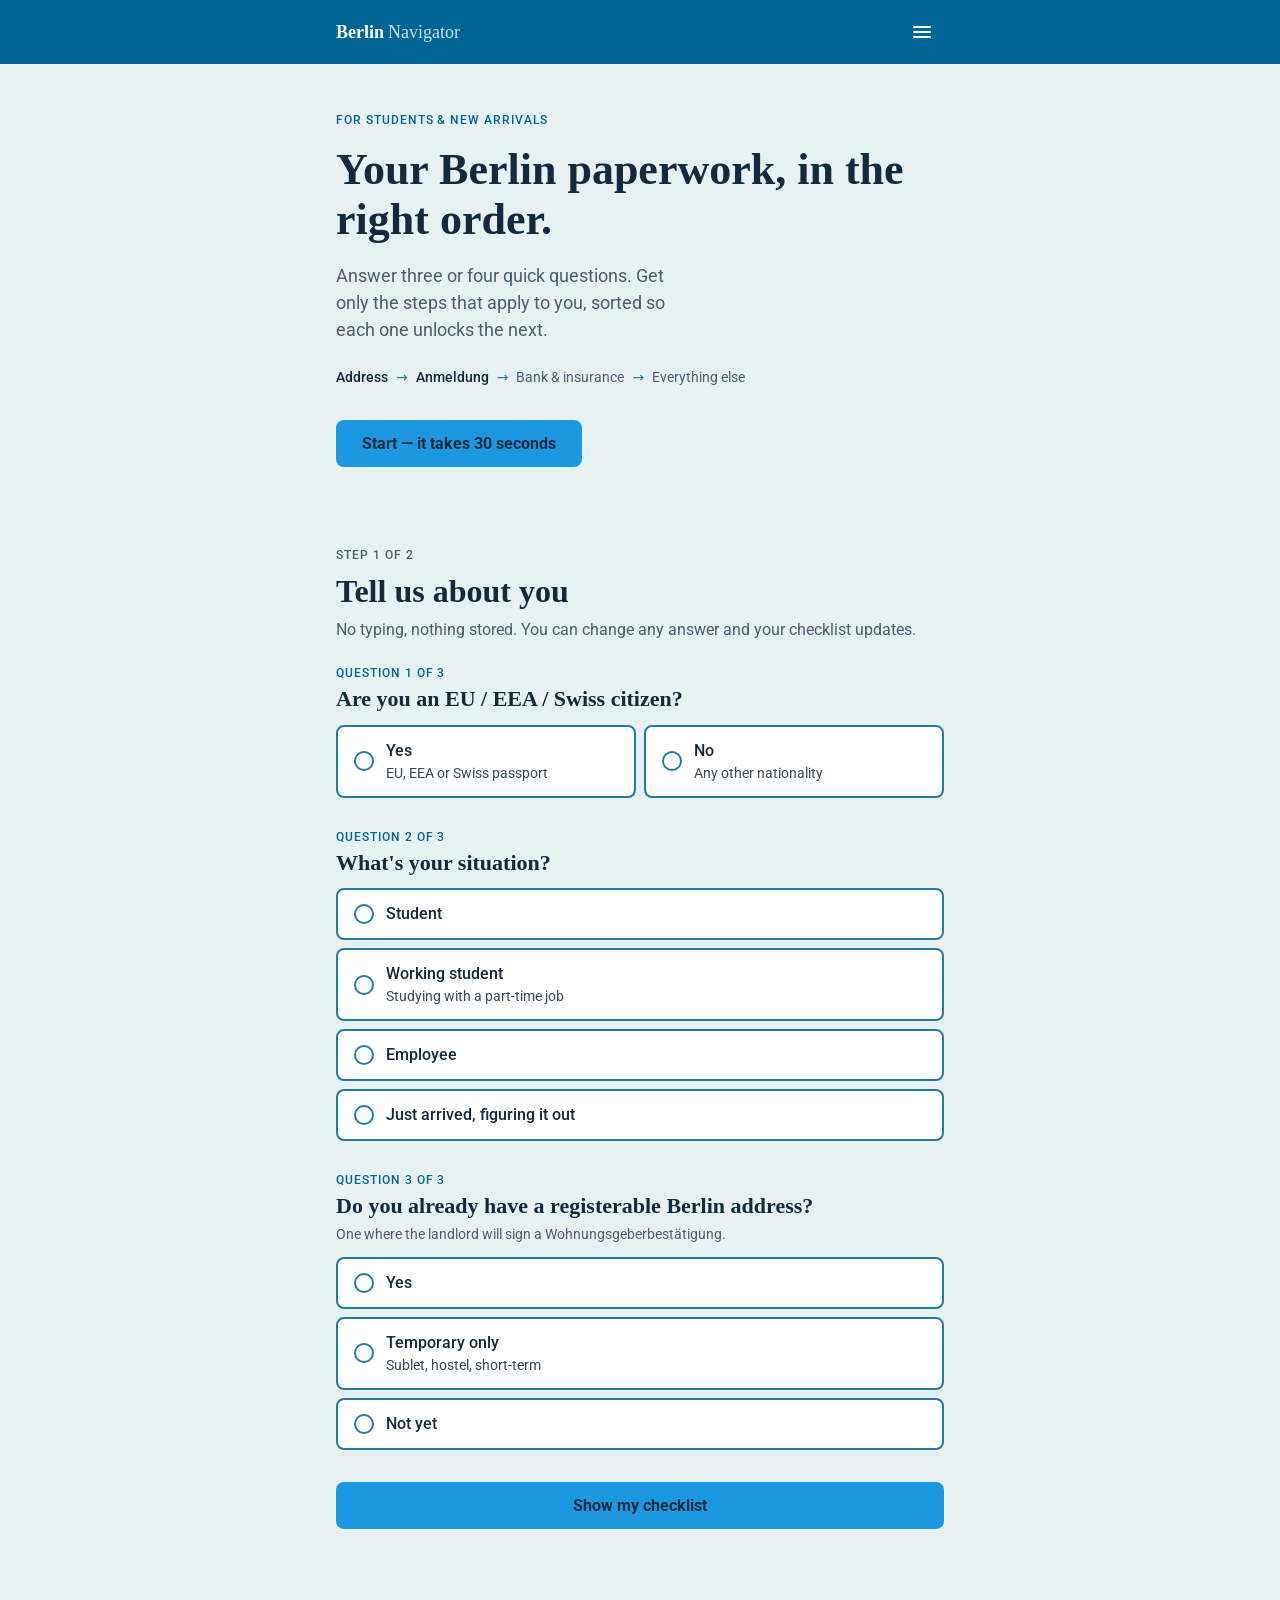
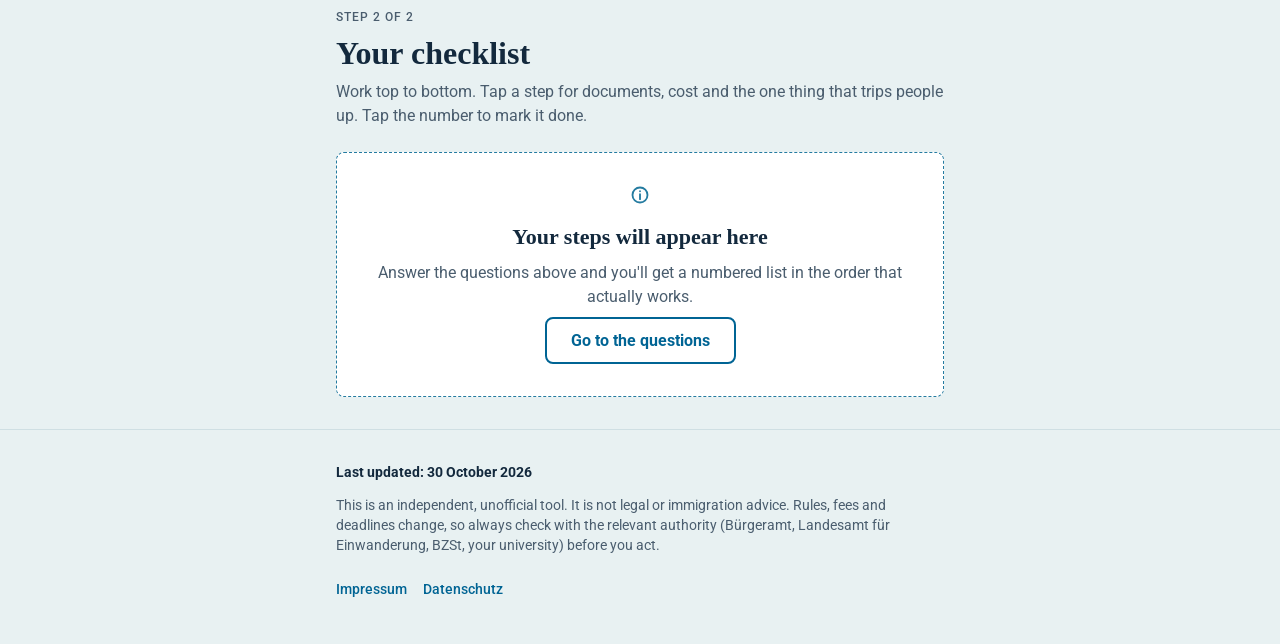
==== index.html @ e68a69d2 "Add files via upload" ====
<!doctype html>
<html lang="en">
<head>
<meta charset="utf-8">
<meta name="viewport" content="width=device-width, initial-scale=1">
<title>Berlin Bureaucracy Navigator</title>
<meta name="description" content="Your Berlin paperwork, in the right order. A personalised, dependency-ordered checklist for new arrivals.">
<link rel="preconnect" href="https://fonts.googleapis.com">
<link rel="preconnect" href="https://fonts.gstatic.com" crossorigin>
<link href="https://fonts.googleapis.com/css2?family=Roboto:wght@400;500;700&display=swap" rel="stylesheet">

<style>
/* =========================================================
   1. DESIGN TOKENS — the only place hex values may appear
   ========================================================= */
:root {
  /* Brand blues */
  --ink:        #13293D;
  --primary:    #006494;
  --secondary:  #247BA0;
  --accent:     #1B98E0;
  --surface:    #E8F1F2;
  --card:       #FFFFFF;

  /* Derived neutrals */
  --ink-muted:      #4A5D6E;   /* 5.9:1 on --surface */
  --hairline:       #CFDFE3;
  --secondary-tint: #E3EFF5;
  --accent-tint:    #E6F4FC;
  --scrim:          rgba(19, 41, 61, 0.55);

  /* Status — muted, outside the brand blues */
  --warning:      #C77700;
  --warning-ink:  #8A5300;     /* text on --warning-tint, 5.5:1 */
  --warning-tint: #FBEFD9;
  --success:      #2E7D5B;
  --success-tint: #E3F2EA;
  --error:        #C0392B;
  --error-tint:   #FBE9E7;

  /* Type families */
  --font-display: Georgia, 'Times New Roman', serif;
  --font-body:    Roboto, system-ui, -apple-system, 'Segoe UI', sans-serif;

  /* Type scale (mobile) */
  --fs-display: 32px;  --fw-display: 700;  --lh-display: 1.15;
  --fs-h1:      26px;  --fw-h1:      700;  --lh-h1:      1.2;
  --fs-h2:      20px;  --fw-h2:      600;  --lh-h2:      1.25;
  --fs-body:    16px;  --fw-body:    400;  --lh-body:    1.5;
  --fs-small:   14px;  --fw-small:   400;  --lh-small:   1.45;
  --fs-label:   12px;  --fw-label:   500;  --lh-label:   1.4;

  /* Spacing (multiples of 4) */
  --space-1: 4px;
  --space-2: 8px;
  --space-3: 12px;
  --space-4: 16px;
  --space-6: 24px;
  --space-8: 32px;
  --space-12: 48px;

  /* Shape & layout */
  --radius: 8px;
  --radius-pill: 999px;
  --tap: 44px;
  --container: 640px;
  --header-h: 56px;
  --focus-ring: 2px solid var(--accent);
  --rail-w: 2px;
  --marker: 44px;
  --dur: 200ms;
}

@media (min-width: 768px) {
  :root {
    --fs-display: 44px;
    --fs-h1:      32px;
    --fs-h2:      22px;
    --header-h:   64px;
  }
}

/* =========================================================
   2. BASE
   ========================================================= */
*, *::before, *::after { box-sizing: border-box; }
html { scroll-behavior: smooth; scroll-padding-top: calc(var(--header-h) + var(--space-4)); }
body {
  margin: 0;
  background: var(--surface);
  color: var(--ink);
  font-family: var(--font-body);
  font-size: var(--fs-body);
  font-weight: var(--fw-body);
  line-height: var(--lh-body);
  -webkit-font-smoothing: antialiased;
}
h1, h2, h3 { font-family: var(--font-display); color: var(--ink); margin: 0; }
p { margin: 0; }
a { color: var(--secondary); text-underline-offset: 3px; text-decoration: none; }
a:hover, a:focus-visible { text-decoration: underline; }
:focus-visible { outline: var(--focus-ring); outline-offset: 2px; }
button { font: inherit; color: inherit; }
[hidden] { display: none !important; }

.container {
  width: 100%;
  max-width: var(--container);
  margin-inline: auto;
  padding-inline: var(--space-4);
}
.visually-hidden {
  position: absolute !important; width: 1px; height: 1px; padding: 0; margin: -1px;
  overflow: hidden; clip: rect(0 0 0 0); white-space: nowrap; border: 0;
}
.skip-link {
  position: absolute; left: var(--space-4); top: -100px; z-index: 100;
  background: var(--card); color: var(--ink); padding: var(--space-2) var(--space-4);
  border-radius: var(--radius);
}
.skip-link:focus { top: var(--space-2); }

.eyebrow {
  font-size: var(--fs-label); font-weight: var(--fw-label); line-height: var(--lh-label);
  letter-spacing: 0.08em; text-transform: uppercase; color: var(--primary);
}
.section { padding-block: var(--space-12) var(--space-8); }
.section-head { display: grid; gap: var(--space-2); margin-bottom: var(--space-6); }
.section-head h2 { font-size: var(--fs-h1); font-weight: var(--fw-h1); line-height: var(--lh-h1); }
.section-head p { color: var(--ink-muted); }

/* =========================================================
   3. COMPONENTS
   ========================================================= */

/* Buttons */
.btn {
  display: inline-flex; align-items: center; justify-content: center; gap: var(--space-2);
  min-height: var(--tap); padding: var(--space-3) var(--space-6);
  border-radius: var(--radius); border: 2px solid transparent;
  font-weight: 700; font-size: var(--fs-body); line-height: 1.2;
  cursor: pointer; text-decoration: none;
  transition: background-color var(--dur), border-color var(--dur), transform var(--dur);
}
.btn:hover, .btn:focus-visible { text-decoration: none; }
.btn-primary { background: var(--accent); color: var(--ink); }
.btn-primary:hover { background: var(--primary); color: var(--card); }
.btn-primary:active { transform: translateY(1px); }
.btn-secondary { background: var(--card); color: var(--primary); border-color: var(--primary); }
.btn-secondary:hover { background: var(--secondary-tint); }
.btn-block { width: 100%; }

/* Header */
.site-header {
  position: sticky; top: 0; z-index: 20;
  background: var(--primary); color: var(--card);
  height: var(--header-h);
}
.site-header .container {
  height: 100%; display: flex; align-items: center; justify-content: space-between; gap: var(--space-4);
}
.brand {
  font-family: var(--font-display); font-weight: 700; font-size: 18px; color: var(--card);
  display: inline-flex; align-items: center; min-height: var(--tap);
}
.brand:hover, .brand:focus-visible { text-decoration: none; }
.brand span { opacity: 0.8; font-weight: 400; margin-left: var(--space-1); }
.menu-btn {
  width: var(--tap); height: var(--tap); display: grid; place-items: center;
  background: transparent; border: 0; border-radius: var(--radius); color: var(--card); cursor: pointer;
}
.menu-btn:hover { background: rgba(255,255,255,0.12); }
.menu-btn:focus-visible { outline-color: var(--card); }

/* Menu panel */
.scrim {
  position: fixed; inset: 0; z-index: 30; background: var(--scrim);
  opacity: 0; transition: opacity var(--dur);
}
.scrim.is-open { opacity: 1; }
.menu-panel {
  position: fixed; top: 0; right: 0; bottom: 0; z-index: 40;
  width: min(320px, 86vw); background: var(--card);
  padding: var(--space-4); display: flex; flex-direction: column; gap: var(--space-2);
  transform: translateX(100%); transition: transform var(--dur) ease-out;
}
.menu-panel.is-open { transform: translateX(0); }
.menu-panel-head { display: flex; justify-content: space-between; align-items: center; margin-bottom: var(--space-2); }
.menu-panel-head .brand { color: var(--ink); }
.menu-panel .menu-btn { color: var(--ink); }
.menu-panel .menu-btn:hover { background: var(--surface); }
.menu-panel .menu-btn:focus-visible { outline-color: var(--accent); }
.menu-list { list-style: none; margin: 0; padding: 0; display: grid; gap: var(--space-1); }
.menu-list a {
  display: flex; align-items: center; min-height: var(--tap); padding-inline: var(--space-3);
  border-radius: var(--radius); color: var(--ink); font-weight: 500;
}
.menu-list a:hover, .menu-list a:focus-visible { background: var(--surface); text-decoration: none; }
.menu-divider { border: 0; border-top: 1px solid var(--hairline); margin: var(--space-2) 0; }
.menu-note { margin-top: auto; font-size: var(--fs-label); color: var(--ink-muted); padding: var(--space-3); }

/* Hero */
.hero { padding-block: var(--space-12) var(--space-8); }
.hero .container { display: grid; gap: var(--space-4); }
.hero h1 { font-size: var(--fs-display); font-weight: var(--fw-display); line-height: var(--lh-display); }
.hero-lede { font-size: 18px; color: var(--ink-muted); max-width: 34ch; }
.hero-path {
  list-style: none; padding: 0; margin: var(--space-2) 0 var(--space-4);
  display: flex; flex-wrap: wrap; gap: var(--space-2); align-items: center;
  font-size: var(--fs-small); color: var(--ink-muted);
}
.hero-path li { display: inline-flex; align-items: center; gap: var(--space-2); }
.hero-path li + li::before { content: "→"; color: var(--secondary); }
.hero-path b { color: var(--ink); font-weight: 500; }

/* Questionnaire */
.question {
  border: 0; padding: 0; margin: 0 0 var(--space-8);
}
.question legend {
  padding: 0; margin-bottom: var(--space-3);
  font-family: var(--font-display); font-size: var(--fs-h2); font-weight: var(--fw-h2); line-height: var(--lh-h2);
}
.question legend .q-num {
  display: block; font-family: var(--font-body);
  font-size: var(--fs-label); font-weight: var(--fw-label); letter-spacing: 0.08em; text-transform: uppercase;
  color: var(--primary); margin-bottom: var(--space-1);
}
.q-hint { font-size: var(--fs-small); color: var(--ink-muted); margin: calc(-1 * var(--space-2)) 0 var(--space-3); }
.options { display: grid; gap: var(--space-2); }
@media (min-width: 768px) { .options.two { grid-template-columns: 1fr 1fr; } }
.option { position: relative; }
.option input { position: absolute; opacity: 0; inset: 0; margin: 0; pointer-events: none; }
.option label {
  display: flex; align-items: center; gap: var(--space-3);
  min-height: 52px; padding: var(--space-3) var(--space-4);
  background: var(--card); border: 2px solid var(--secondary); border-radius: var(--radius);
  cursor: pointer; font-weight: 500;
  transition: background-color var(--dur), color var(--dur), border-color var(--dur);
}
.option label:hover { background: var(--secondary-tint); }
.option label .radio-dot {
  flex: none; width: 20px; height: 20px; border-radius: 50%;
  border: 2px solid var(--secondary); display: grid; place-items: center;
}
.option label small { display: block; font-weight: 400; font-size: var(--fs-small); opacity: 0.85; }
.option input:checked + label { background: var(--primary); border-color: var(--primary); color: var(--card); }
.option input:checked + label .radio-dot { border-color: var(--card); }
.option input:checked + label .radio-dot::after {
  content: ""; width: 10px; height: 10px; border-radius: 50%; background: var(--card);
}
.option input:focus-visible + label { outline: var(--focus-ring); outline-offset: 2px; }
.question.has-error .options label { border-color: var(--error); }

.form-actions { display: grid; gap: var(--space-3); }
.form-error {
  display: flex; gap: var(--space-2); align-items: flex-start;
  background: var(--error-tint); color: var(--ink); border-left: 4px solid var(--error);
  padding: var(--space-3) var(--space-4); border-radius: var(--radius); font-size: var(--fs-small);
}
.form-error strong { color: var(--error); }

/* Badges / pills */
.badge {
  display: inline-flex; align-items: center; gap: var(--space-1);
  padding: 2px var(--space-2); border-radius: var(--radius-pill);
  font-size: var(--fs-label); font-weight: var(--fw-label); line-height: var(--lh-label);
  background: var(--secondary-tint); color: var(--ink);
}
.badge svg { flex: none; }
.badge-high { background: var(--warning-tint); color: var(--warning-ink); box-shadow: inset 0 0 0 1px var(--warning); }
.badge-done { background: var(--success-tint); color: var(--success); }
.badge-next { background: var(--accent-tint); color: var(--primary); box-shadow: inset 0 0 0 1px var(--accent); }
.badge-locked { background: var(--surface); color: var(--ink-muted); }

/* Notices */
.notice {
  display: flex; gap: var(--space-3); align-items: flex-start;
  padding: var(--space-4); border-radius: var(--radius);
  background: var(--card); border: 1px solid var(--hairline);
  font-size: var(--fs-small);
}
.notice-warning { background: var(--warning-tint); border-color: var(--warning); border-left-width: 4px; }
.notice-warning .notice-icon { color: var(--warning-ink); }
.notice strong { display: block; font-size: var(--fs-body); margin-bottom: var(--space-1); }
.notice-icon { flex: none; margin-top: 2px; }

/* Empty state */
.empty {
  text-align: center; padding: var(--space-8) var(--space-4);
  background: var(--card); border: 1px dashed var(--secondary); border-radius: var(--radius);
  color: var(--ink-muted); display: grid; gap: var(--space-2); justify-items: center;
}
.empty h3 { font-size: var(--fs-h2); font-weight: var(--fw-h2); }

/* Progress */
.progress { display: grid; gap: var(--space-2); margin-bottom: var(--space-6); }
.progress-row { display: flex; justify-content: space-between; font-size: var(--fs-small); }
.progress-row strong { font-weight: 700; }
.progress-track { height: 8px; background: var(--card); border-radius: var(--radius-pill); overflow: hidden; border: 1px solid var(--hairline); }
.progress-fill { height: 100%; background: var(--success); width: 0; transition: width var(--dur) ease-out; }

/* Checklist with rail */
.checklist { list-style: none; margin: var(--space-6) 0 0; padding: 0; }
.step {
  position: relative;
  display: grid; grid-template-columns: var(--marker) 1fr; column-gap: var(--space-3);
  padding-bottom: var(--space-4);
}
.step::before {                    /* the rail */
  content: ""; position: absolute;
  left: calc(var(--marker) / 2 - var(--rail-w) / 2);
  top: var(--marker); bottom: 0; width: var(--rail-w);
  background: var(--hairline);
}
.step:last-child::before { display: none; }
.step.is-done::before { background: var(--success); }

.marker {
  width: var(--marker); height: var(--marker); border-radius: 50%;
  display: grid; place-items: center; cursor: pointer;
  font-family: var(--font-display); font-weight: 700; font-size: 18px;
  background: var(--card); color: var(--primary); border: 2px solid var(--primary);
  position: relative; z-index: 1;
  transition: background-color var(--dur), border-color var(--dur), color var(--dur);
}
.marker:hover { background: var(--secondary-tint); }
.step.is-locked .marker { color: var(--ink-muted); border-color: var(--hairline); border-style: dashed; }
.step.is-next .marker { border-color: var(--accent); box-shadow: 0 0 0 4px var(--accent-tint); }
.step.is-done .marker { background: var(--success); border-color: var(--success); color: var(--card); }

.step-card {
  background: var(--card); border: 1px solid var(--hairline); border-radius: var(--radius);
  min-width: 0;
  transition: border-color var(--dur), box-shadow var(--dur);
}
.step.is-next .step-card { border-color: var(--accent); box-shadow: 0 0 0 1px var(--accent); }
.step.is-locked .step-card { background: var(--card); }
.step.is-locked .step-title, .step.is-locked .step-desc { color: var(--ink-muted); }

.step-toggle {
  width: 100%; text-align: left; background: transparent; border: 0; cursor: pointer;
  padding: var(--space-4); display: grid; gap: var(--space-2); border-radius: var(--radius);
}
.step-toggle-top { display: flex; justify-content: space-between; align-items: flex-start; gap: var(--space-3); }
.step-title { font-family: var(--font-display); font-size: var(--fs-h2); font-weight: var(--fw-h2); line-height: var(--lh-h2); color: var(--ink); }
.step.is-done .step-title { text-decoration: line-through; text-decoration-color: var(--success); text-decoration-thickness: 2px; }
.step-desc { font-size: var(--fs-small); line-height: var(--lh-small); color: var(--ink-muted); }
.chev { flex: none; margin-top: 2px; color: var(--primary); transition: transform var(--dur); }
.step-toggle[aria-expanded="true"] .chev { transform: rotate(180deg); }
.step-badges { display: flex; flex-wrap: wrap; gap: var(--space-2); }
.step-blocker { font-size: var(--fs-small); color: var(--ink-muted); display: flex; gap: var(--space-2); align-items: flex-start; }
.step-blocker b { color: var(--ink); font-weight: 500; }

.step-panel {
  display: grid; grid-template-rows: 0fr;
  transition: grid-template-rows var(--dur) ease-out;
}
.step-panel.is-open { grid-template-rows: 1fr; }
.step-panel > div { overflow: hidden; }
.step-body {
  border-top: 1px solid var(--hairline); margin-inline: var(--space-4);
  padding-block: var(--space-4); display: grid; gap: var(--space-4);
}
.facts { display: grid; gap: var(--space-3); margin: 0; }
@media (min-width: 768px) { .facts { grid-template-columns: 1fr 1fr; } }
.fact dt { font-size: var(--fs-label); font-weight: var(--fw-label); text-transform: uppercase; letter-spacing: 0.06em; color: var(--primary); }
.fact dd { margin: 0; font-size: var(--fs-small); line-height: var(--lh-small); }
.docs h4, .gotcha h4 {
  margin: 0 0 var(--space-2); font-family: var(--font-body);
  font-size: var(--fs-label); font-weight: var(--fw-label); text-transform: uppercase; letter-spacing: 0.06em; color: var(--primary);
}
.docs ul { margin: 0; padding-left: var(--space-6); font-size: var(--fs-small); display: grid; gap: var(--space-1); }
.gotcha {
  background: var(--surface); border-radius: var(--radius); padding: var(--space-3) var(--space-4);
  border-left: 4px solid var(--secondary); font-size: var(--fs-small);
}
.unlocks { font-size: var(--fs-small); color: var(--ink-muted); }
.unlocks b { color: var(--ink); font-weight: 500; }
.step-foot {
  display: flex; flex-wrap: wrap; gap: var(--space-3); align-items: center; justify-content: space-between;
}
.step-foot .meta { font-size: var(--fs-label); color: var(--ink-muted); }
.official-link { font-size: var(--fs-small); font-weight: 500; display: inline-flex; align-items: center; min-height: var(--tap); }

/* Legal pages */
.legal { padding-block: var(--space-12); }
.legal h1 { font-size: var(--fs-h1); font-weight: var(--fw-h1); line-height: var(--lh-h1); margin-bottom: var(--space-4); }
.legal .card { background: var(--card); border: 1px solid var(--hairline); border-radius: var(--radius); padding: var(--space-6); display: grid; gap: var(--space-4); }
.legal .placeholder { background: var(--warning-tint); border-left: 4px solid var(--warning); padding: var(--space-3) var(--space-4); border-radius: var(--radius); font-size: var(--fs-small); }

/* Footer */
.site-footer {
  border-top: 1px solid var(--hairline); padding-block: var(--space-8);
  font-size: var(--fs-small); line-height: var(--lh-small); color: var(--ink-muted);
}
.site-footer .container { display: grid; gap: var(--space-3); }
.site-footer strong { color: var(--ink); }
.site-footer a { color: var(--primary); }   /* --secondary is 4.1:1 on --surface; --primary keeps AA */
.footer-links { display: flex; flex-wrap: wrap; gap: var(--space-4); }
.footer-links a { display: inline-flex; align-items: center; min-height: var(--tap); font-weight: 500; }

/* Motion preferences */
@media (prefers-reduced-motion: reduce) {
  html { scroll-behavior: auto; }
  *, *::before, *::after { transition-duration: 0.01ms !important; animation-duration: 0.01ms !important; }
}
</style>
</head>

<body>
<a class="skip-link" href="#main">Skip to content</a>

<header class="site-header">
  <div class="container">
    <a class="brand" href="#top">Berlin<span>Navigator</span></a>
    <button class="menu-btn" id="menu-open" type="button" aria-label="Open menu" aria-expanded="false" aria-controls="menu-panel">
      <svg width="24" height="24" viewBox="0 0 24 24" aria-hidden="true" fill="none" stroke="currentColor" stroke-width="2" stroke-linecap="round"><path d="M4 7h16M4 12h16M4 17h16"/></svg>
    </button>
  </div>
</header>

<div class="scrim" id="menu-scrim" hidden></div>
<nav class="menu-panel" id="menu-panel" aria-label="Main menu" hidden>
  <div class="menu-panel-head">
    <span class="brand">Berlin<span>Navigator</span></span>
    <button class="menu-btn" id="menu-close" type="button" aria-label="Close menu">
      <svg width="24" height="24" viewBox="0 0 24 24" aria-hidden="true" fill="none" stroke="currentColor" stroke-width="2" stroke-linecap="round"><path d="M6 6l12 12M18 6L6 18"/></svg>
    </button>
  </div>
  <ul class="menu-list">
    <li><a href="#top">Start</a></li>
    <li><a href="#questions">Answer 4 questions</a></li>
    <li><a href="#checklist">Your checklist</a></li>
  </ul>
  <hr class="menu-divider">
  <ul class="menu-list">
    <li><a href="#impressum">Impressum</a></li>
    <li><a href="#datenschutz">Datenschutz</a></li>
  </ul>
  <p class="menu-note">Deutsch coming later.</p>
</nav>

<main id="main">
  <!-- ============ TOOL VIEW ============ -->
  <div id="view-tool">
    <section class="hero" id="top" aria-labelledby="hero-title">
      <div class="container">
        <p class="eyebrow">For students &amp; new arrivals</p>
        <h1 id="hero-title">Your Berlin paperwork, in the right order.</h1>
        <p class="hero-lede">Answer three or four quick questions. Get only the steps that apply to you, sorted so each one unlocks the next.</p>
        <ol class="hero-path" aria-label="Typical order">
          <li><b>Address</b></li>
          <li><b>Anmeldung</b></li>
          <li>Bank &amp; insurance</li>
          <li>Everything else</li>
        </ol>
        <div><a class="btn btn-primary" href="#questions">Start — it takes 30 seconds</a></div>
      </div>
    </section>

    <section class="section" id="questions" aria-labelledby="q-title">
      <div class="container">
        <div class="section-head">
          <p class="eyebrow">Step 1 of 2</p>
          <h2 id="q-title">Tell us about you</h2>
          <p>No typing, nothing stored. You can change any answer and your checklist updates.</p>
        </div>
        <form id="intake" novalidate>
          <div id="questions-root"></div>
          <div class="form-actions">
            <div class="form-error" id="form-error" role="alert" hidden></div>
            <button class="btn btn-primary btn-block" type="submit">Show my checklist</button>
          </div>
        </form>
      </div>
    </section>

    <section class="section" id="checklist" aria-labelledby="c-title">
      <div class="container">
        <div class="section-head">
          <p class="eyebrow">Step 2 of 2</p>
          <h2 id="c-title">Your checklist</h2>
          <p>Work top to bottom. Tap a step for documents, cost and the one thing that trips people up. Tap the number to mark it done.</p>
        </div>
        <div id="checklist-root" aria-live="polite"></div>
      </div>
    </section>
  </div>

  <!-- ============ LEGAL VIEWS (placeholders) ============ -->
  <section class="legal" id="view-impressum" hidden aria-labelledby="imp-title">
    <div class="container">
      <h1 id="imp-title" tabindex="-1">Impressum</h1>
      <div class="card">
        <p class="placeholder"><strong>Placeholder — not yet complete.</strong> German law (§ 5 DDG) requires an Impressum with the operator's name, postal address and contact details. Fill this in with your real details, or use a reputable generator.</p>
        <p>Operator: <em>[Name]</em><br>Address: <em>[Street, postcode, city]</em><br>Email: <em>[address]</em></p>
        <p><a href="#top">← Back to the checklist</a></p>
      </div>
    </div>
  </section>
  <section class="legal" id="view-datenschutz" hidden aria-labelledby="ds-title">
    <div class="container">
      <h1 id="ds-title" tabindex="-1">Datenschutzerklärung</h1>
      <div class="card">
        <p class="placeholder"><strong>Placeholder — not yet complete.</strong> A privacy policy is legally required. Draft it with a reputable generator or a professional; this isn't legal advice.</p>
        <p>Notes for drafting: your answers stay in your browser and are not sent anywhere. The page loads the Roboto font from Google Fonts, which shares your IP address with Google; mention this, or self-host the font.</p>
        <p><a href="#top">← Back to the checklist</a></p>
      </div>
    </div>
  </section>
</main>

<footer class="site-footer">
  <div class="container">
    <p><strong>Last updated: <span id="last-updated"></span></strong></p>
    <p>This is an independent, unofficial tool. It is not legal or immigration advice. Rules, fees and deadlines change, so always check with the relevant authority (Bürgeramt, Landesamt für Einwanderung, BZSt, your university) before you act.</p>
    <nav class="footer-links" aria-label="Legal">
      <a href="#impressum">Impressum</a>
      <a href="#datenschutz">Datenschutz</a>
    </nav>
  </div>
</footer>

<!-- =========================================================
     4. CONTENT — all steps & questions live here, as data.
     Move this block to steps.js unchanged if you split files.
     Values marked "verify" are starting points, not settled facts.
     ========================================================= -->
<script>
const SITE_LAST_UPDATED = "30 October 2026";

const QUESTIONS = [
  {
    id: "residency",
    label: "Are you an EU / EEA / Swiss citizen?",
    options: [
      { value: "eu", label: "Yes", hint: "EU, EEA or Swiss passport" },
      { value: "non-eu", label: "No", hint: "Any other nationality" }
    ],
    layout: "two"
  },
  {
    id: "status",
    label: "What's your situation?",
    options: [
      { value: "student", label: "Student" },
      { value: "working-student", label: "Working student", hint: "Studying with a part-time job" },
      { value: "employee", label: "Employee" },
      { value: "arriving", label: "Just arrived, figuring it out" }
    ]
  },
  {
    id: "address",
    label: "Do you already have a registerable Berlin address?",
    hint: "One where the landlord will sign a Wohnungsgeberbestätigung.",
    options: [
      { value: "yes", label: "Yes" },
      { value: "temporary", label: "Temporary only", hint: "Sublet, hostel, short-term" },
      { value: "no", label: "Not yet" }
    ]
  },
  {
    id: "arrival",
    label: "How did you arrive?",
    showIf: { residency: ["non-eu"] },
    options: [
      { value: "visa-convert", label: "On a student or national visa to convert" },
      { value: "need-permit", label: "I still need to sort out my permit", hint: "E.g. entered visa-free" }
    ]
  }
];

const STEPS = [
  {
    id: "permit-route-check",
    title: "Check how long you can legally stay",
    shortDesc: "Work out your current status and the last day to apply for a permit.",
    appliesTo: { residency: ["non-eu"], arrival: ["need-permit"] },
    dependsOn: [],
    unlocks: ["residence-permit"],
    deadline: "Do this now",
    deadlineSeverity: "high",
    fineNote: "If you entered visa-free you generally have 90 days in any 180, and your permit application must be in before that ends. Verify for your nationality.",
    cost: "Free",
    where: "The LEA website, your embassy, or your university's international office",
    processingTime: "An hour of reading; ask the international office if unsure",
    documents: [
      "Passport with your entry stamp",
      "Any visa or official letter you've received"
    ],
    gotcha: "Only some nationalities may enter visa-free and then apply for a permit from inside Germany. If you're not sure your route allows it, ask now, not on day 85.",
    officialLink: "https://www.berlin.de/einwanderung/",
    lastChecked: "2026-10"
  },
  {
    id: "registerable-address",
    title: "Find a registerable address",
    shortDesc: "A flat or room where the landlord will sign your registration form.",
    appliesTo: {},
    dependsOn: [],
    unlocks: ["anmeldung"],
    deadline: "Before everything else",
    deadlineSeverity: "medium",
    cost: "Varies: rent plus a deposit (legally capped at 3 months' cold rent)",
    where: "WG-Gesucht, ImmoScout24, student dorms via the Studierendenwerk",
    processingTime: "Weeks to months, so start before you arrive",
    documents: [
      "Passport or ID",
      "Proof of income, scholarship or blocked account",
      "SCHUFA credit report if you have one (newcomers usually don't)"
    ],
    gotcha: "Ask before you sign: “Will you give me a Wohnungsgeberbestätigung?” Many sublets and short-term rentals won't, and without it you can't register.",
    officialLink: "https://www.stw.berlin",
    lastChecked: "2026-10"
  },
  {
    id: "anmeldung",
    title: "Anmeldung (address registration)",
    shortDesc: "Register your Berlin address at a Bürgeramt.",
    appliesTo: { residency: ["eu", "non-eu"], status: ["student", "working-student", "employee", "arriving"] },
    dependsOn: ["registerable-address"],
    unlocks: ["steuer-id", "bank-account", "health-insurance", "residence-permit"],
    deadline: "Within 14 days of moving in",
    deadlineSeverity: "high",
    fineNote: "Fines reported up to €1,000 for missing it (verify)",
    cost: "Free",
    where: "Any Bürgeramt in Berlin (book a slot online)",
    processingTime: "Confirmation (Meldebestätigung) issued on the spot",
    documents: [
      "Valid passport or ID",
      "Wohnungsgeberbestätigung (landlord confirmation)",
      "Completed Anmeldeformular"
    ],
    gotcha: "No landlord confirmation = no registration. Get it before you book. Appointments go fast, so check early in the morning for newly released slots.",
    officialLink: "https://service.berlin.de/dienstleistung/120686/",
    lastChecked: "2026-10"
  },
  {
    id: "steuer-id",
    title: "Steuer-ID (tax ID)",
    shortDesc: "Your tax ID arrives by post automatically once you've registered.",
    appliesTo: { status: ["student", "working-student", "employee", "arriving"] },
    dependsOn: ["anmeldung"],
    unlocks: [],
    deadline: "Arrives ~2–5 weeks after Anmeldung (verify)",
    deadlineSeverity: "low",
    cost: "Free",
    where: "Nowhere: the BZSt posts it to your registered address",
    processingTime: "~2–5 weeks (verify)",
    documents: ["Nothing to bring. Just make sure your name is on the letterbox."],
    gotcha: "Put your name on the letterbox and door. If the letter can't be delivered it goes back, and you'll have to request it again from the BZSt. Employers need it to pay you correctly.",
    officialLink: "https://www.bzst.de",
    lastChecked: "2026-10"
  },
  {
    id: "bank-account",
    title: "Open a German bank account",
    shortDesc: "For rent, salary and insurance direct debits.",
    appliesTo: { residency: ["eu", "non-eu"] },
    dependsOn: ["anmeldung"],
    unlocks: ["health-insurance", "blocked-account"],
    deadline: "Early: your first rent and salary need it",
    deadlineSeverity: "low",
    cost: "Free to a low monthly fee",
    where: "An online bank (in the app) or a high-street branch",
    processingTime: "Same day to ~2 weeks",
    documents: [
      "Passport or ID",
      "Meldebestätigung (Anmeldung confirmation)",
      "Steuer-ID if you have it (can be added later)"
    ],
    gotcha: "Some online banks open accounts without an Anmeldung, which helps if your appointment is weeks away. Prefer a German IBAN (DE…): some landlords and employers still expect one.",
    officialLink: "https://service.berlin.de",
    lastChecked: "2026-10"
  },
  {
    id: "health-insurance",
    title: "Get health insurance",
    shortDesc: "Mandatory in Germany, and your university or employer will ask for proof.",
    appliesTo: { residency: ["eu", "non-eu"] },
    dependsOn: ["anmeldung"],
    unlocks: ["university-enrollment", "residence-permit"],
    deadline: "Before enrollment or your first day of work",
    deadlineSeverity: "medium",
    cost: "~€125–135/month on the public student rate (verify). Employees split the cost with their employer.",
    where: "A public insurer (Krankenkasse), mostly online",
    processingTime: "Proof of insurance often within 1–3 days",
    documents: [
      "Passport or ID",
      "Meldebestätigung",
      "University admission letter (students) or employment contract (employees)",
      "Bank details for the direct debit"
    ],
    gotcha: "Students: ask the insurer to send your insurance status to your university electronically, or enrollment won't complete. EU students with an EHIC may be exempt and need an exemption certificate instead (verify).",
    officialLink: "https://service.berlin.de",
    lastChecked: "2026-10"
  },
  {
    id: "university-enrollment",
    title: "Complete university enrollment",
    shortDesc: "Turn your admission into a student ID and enrollment certificate.",
    appliesTo: { status: ["student", "working-student"] },
    dependsOn: ["health-insurance"],
    unlocks: ["residence-permit"],
    deadline: "By your university's enrollment deadline",
    deadlineSeverity: "medium",
    cost: "Semester fee, roughly €300–350 in Berlin (verify with your university)",
    where: "Your university's student office, usually via its online portal",
    processingTime: "A few days once every document is in",
    documents: [
      "Admission letter",
      "Passport or ID",
      "Electronic proof of health insurance (sent by your insurer)",
      "Certified copies of certificates, if requested",
      "Proof you've paid the semester fee"
    ],
    gotcha: "Enrollment isn't final until the insurer's electronic notice arrives. Sort insurance first, not the night before the deadline.",
    officialLink: "https://www.fu-berlin.de/sites/abt-1/referate/pe/welcome-service/neu-in-deutschland/erste-schritte/buergeramt.html",
    lastChecked: "2026-10"
  },
  {
    id: "blocked-account",
    title: "Start blocked-account payouts",
    shortDesc: "Link your current account so your monthly allowance starts arriving (if you used a blocked account).",
    appliesTo: { residency: ["non-eu"], status: ["student", "working-student", "arriving"] },
    dependsOn: ["bank-account"],
    unlocks: [],
    deadline: "Monthly payouts: activate before your cash runs out",
    deadlineSeverity: "low",
    cost: "Pre-funded ~€11,904/year (verify the current required amount); provider fees vary",
    where: "Your blocked-account provider (online)",
    processingTime: "Payouts typically start ~1–2 weeks after linking (verify with provider)",
    documents: [
      "German IBAN in your name",
      "Meldebestätigung (some providers)",
      "Provider identity check"
    ],
    gotcha: "Payouts go to a current account in your own name, so open the bank account first. Skip this step if you're funded by a scholarship or a sponsor instead.",
    officialLink: "https://www.berlin.de/einwanderung/",
    lastChecked: "2026-10"
  },
  {
    id: "residence-permit",
    title: "Apply for your residence permit",
    shortDesc: "Convert your visa (or visa-free stay) into a residence permit at the LEA.",
    appliesTo: { residency: ["non-eu"] },
    dependsOn: ["anmeldung", "health-insurance", "university-enrollment", "permit-route-check"],
    unlocks: [],
    deadline: "Before your visa or visa-free stay expires",
    deadlineSeverity: "high",
    fineNote: "Apply before it expires. Applying in time usually lets you stay while it's processed (Fiktionsbescheinigung). Verify.",
    cost: "~€110–150 (verify current fees)",
    where: "Landesamt für Einwanderung (LEA), Berlin's immigration office, via its online application",
    processingTime: "Weeks to months, so apply as early as you can",
    documents: [
      "Passport and a biometric photo",
      "Meldebestätigung",
      "Proof of health insurance",
      "Enrollment certificate (students) or employment contract (employees)",
      "Proof of funds: blocked account, scholarship or salary",
      "Rental contract"
    ],
    gotcha: "LEA appointments are scarce. Apply online the moment your documents are ready; don't wait for the last weeks of your visa.",
    officialLink: "https://www.berlin.de/einwanderung/",
    lastChecked: "2026-10"
  }
];
</script>

<!-- =========================================================
     5. LOGIC — pure, reads only appliesTo & dependsOn
     ========================================================= -->
<script>
function matches(rule, answers) {
  return Object.entries(rule || {}).every(([key, allowed]) => allowed.includes(answers[key]));
}

function visibleQuestions(answers) {
  return QUESTIONS.filter(q => matches(q.showIf, answers));
}

function isComplete(answers) {
  return visibleQuestions(answers).every(q => answers[q.id]);
}

/** Filter steps by answers, then topologically sort by dependsOn.
    Edges to steps outside the filtered set are dropped, not the step. */
function buildChecklist(answers, steps = STEPS) {
  const kept = steps.filter(s => matches(s.appliesTo, answers));
  const ids = new Set(kept.map(s => s.id));
  const deps = new Map(kept.map(s => [s.id, s.dependsOn.filter(d => ids.has(d))]));

  const ordered = [];
  const placed = new Set();
  while (ordered.length < kept.length) {
    // stable Kahn's: first step (in data order) whose deps are all placed
    const next = kept.find(s => !placed.has(s.id) && deps.get(s.id).every(d => placed.has(d)));
    if (!next) throw new Error("Dependency cycle in STEPS");
    ordered.push({ ...next, dependsOn: deps.get(next.id), unlocks: next.unlocks.filter(u => ids.has(u)) });
    placed.add(next.id);
  }
  return ordered;
}
</script>

<!-- =========================================================
     6. UI
     ========================================================= -->
<script>
(() => {
  const state = { answers: {}, done: new Set(), expanded: new Set(), touched: false };

  const $ = sel => document.querySelector(sel);
  const esc = s => String(s).replace(/[&<>"']/g, c => ({ "&": "&amp;", "<": "&lt;", ">": "&gt;", '"': "&quot;", "'": "&#39;" }[c]));

  const icon = {
    clock: '<svg width="14" height="14" viewBox="0 0 24 24" aria-hidden="true" fill="none" stroke="currentColor" stroke-width="2.4" stroke-linecap="round"><circle cx="12" cy="12" r="9"/><path d="M12 7v5l3 2"/></svg>',
    alert: '<svg width="20" height="20" viewBox="0 0 24 24" aria-hidden="true" fill="none" stroke="currentColor" stroke-width="2.2" stroke-linecap="round" stroke-linejoin="round"><path d="M12 3l9.5 17h-19z"/><path d="M12 10v4M12 17.5v.01"/></svg>',
    check: '<svg width="20" height="20" viewBox="0 0 24 24" aria-hidden="true" fill="none" stroke="currentColor" stroke-width="3" stroke-linecap="round" stroke-linejoin="round"><path d="M5 12.5l4.5 4.5L19 7.5"/></svg>',
    checkSm: '<svg width="14" height="14" viewBox="0 0 24 24" aria-hidden="true" fill="none" stroke="currentColor" stroke-width="3" stroke-linecap="round" stroke-linejoin="round"><path d="M5 12.5l4.5 4.5L19 7.5"/></svg>',
    lock: '<svg width="14" height="14" viewBox="0 0 24 24" aria-hidden="true" fill="none" stroke="currentColor" stroke-width="2.4" stroke-linecap="round"><rect x="5" y="11" width="14" height="10" rx="2"/><path d="M8 11V8a4 4 0 0 1 8 0v3"/></svg>',
    arrow: '<svg width="14" height="14" viewBox="0 0 24 24" aria-hidden="true" fill="none" stroke="currentColor" stroke-width="2.4" stroke-linecap="round" stroke-linejoin="round"><path d="M5 12h14M13 6l6 6-6 6"/></svg>',
    chev: '<svg class="chev" width="20" height="20" viewBox="0 0 24 24" aria-hidden="true" fill="none" stroke="currentColor" stroke-width="2.4" stroke-linecap="round" stroke-linejoin="round"><path d="M6 9l6 6 6-6"/></svg>',
    info: '<svg width="20" height="20" viewBox="0 0 24 24" aria-hidden="true" fill="none" stroke="currentColor" stroke-width="2.2" stroke-linecap="round"><circle cx="12" cy="12" r="9"/><path d="M12 11v6M12 7.5v.01"/></svg>'
  };

  /* ---------- Questionnaire ---------- */
  function renderQuestions() {
    const qs = visibleQuestions(state.answers);
    $("#questions-root").innerHTML = qs.map((q, i) => {
      const missing = state.touched && !state.answers[q.id];
      return `
      <fieldset class="question${missing ? " has-error" : ""}" id="q-${q.id}">
        <legend><span class="q-num">Question ${i + 1} of ${qs.length}</span>${esc(q.label)}</legend>
        ${q.hint ? `<p class="q-hint">${esc(q.hint)}</p>` : ""}
        <div class="options${q.layout === "two" ? " two" : ""}">
          ${q.options.map(o => {
            const id = `opt-${q.id}-${o.value}`;
            return `<div class="option">
              <input type="radio" name="${q.id}" id="${id}" value="${o.value}"${state.answers[q.id] === o.value ? " checked" : ""}>
              <label for="${id}"><span class="radio-dot"></span><span>${esc(o.label)}${o.hint ? `<small>${esc(o.hint)}</small>` : ""}</span></label>
            </div>`;
          }).join("")}
        </div>
      </fieldset>`;
    }).join("");
  }

  function onAnswer(e) {
    if (e.target.type !== "radio") return;
    state.answers[e.target.name] = e.target.value;

    // Drop answers to questions that are no longer shown (e.g. switched to EU)
    const shown = new Set(visibleQuestions(state.answers).map(q => q.id));
    Object.keys(state.answers).forEach(k => { if (!shown.has(k)) delete state.answers[k]; });

    if (e.target.name === "address") {
      state.done[state.answers.address === "yes" ? "add" : "delete"]("registerable-address");
    }

    const focusId = e.target.id;
    renderQuestions();
    document.getElementById(focusId)?.focus();
    if (state.touched) renderError();
    renderChecklist();
  }

  function renderError() {
    const missing = visibleQuestions(state.answers).filter(q => !state.answers[q.id]);
    const box = $("#form-error");
    if (!missing.length) { box.hidden = true; return; }
    box.hidden = false;
    box.innerHTML = `<span style="color:var(--error)">${icon.alert}</span><span><strong>Almost there.</strong> Please answer: ${missing.map(q => esc(q.label)).join(" · ")}</span>`;
  }

  function onSubmit(e) {
    e.preventDefault();
    state.touched = true;
    renderQuestions();
    renderError();
    const firstMissing = visibleQuestions(state.answers).find(q => !state.answers[q.id]);
    if (firstMissing) {
      document.querySelector(`#q-${firstMissing.id} input`)?.focus();
      return;
    }
    renderChecklist();
    $("#checklist").scrollIntoView({ block: "start" });
    $("#c-title").setAttribute("tabindex", "-1");
    $("#c-title").focus({ preventScroll: true });
  }

  /* ---------- Checklist ---------- */
  function deadlineNotice(answers) {
    const msg = {
      yes: "If you've already moved in, your clock is running. Book a Bürgeramt slot today.",
      temporary: "A temporary place counts only if the host signs a Wohnungsgeberbestätigung. If they do, the 14 days start when you move in.",
      no: "The clock starts the day you move in, so line up your Bürgeramt booking as soon as you have a move-in date."
    }[answers.address];
    const fine = STEPS.find(s => s.id === "anmeldung")?.fineNote;
    return `<div class="notice notice-warning" role="note">
      <span class="notice-icon">${icon.clock.replace(/14/g, "20")}</span>
      <div><strong>Anmeldung: 14 days from moving in</strong>${esc(msg)} ${fine ? `<br><span style="color:var(--warning-ink)">${esc(fine)}.</span>` : ""}</div>
    </div>`;
  }

  function renderChecklist() {
    const root = $("#checklist-root");
    if (!isComplete(state.answers)) {
      root.innerHTML = `<div class="empty">
        <span style="color:var(--secondary)">${icon.info}</span>
        <h3>Your steps will appear here</h3>
        <p>Answer the questions above and you'll get a numbered list in the order that actually works.</p>
        <a class="btn btn-secondary" href="#questions">Go to the questions</a>
      </div>`;
      return;
    }

    let steps;
    try { steps = buildChecklist(state.answers); }
    catch (err) {
      root.innerHTML = `<div class="form-error" role="alert"><span style="color:var(--error)">${icon.alert}</span><span><strong>Something went wrong building your list.</strong> Please reload the page. (${esc(err.message)})</span></div>`;
      return;
    }

    const indexOf = new Map(steps.map((s, i) => [s.id, i]));
    const titleOf = id => steps[indexOf.get(id)].title;
    const doneCount = steps.filter(s => state.done.has(s.id)).length;

    // Determine each step's state
    let nextAssigned = false;
    const status = steps.map(s => {
      if (state.done.has(s.id)) return "done";
      const blockers = s.dependsOn.filter(d => !state.done.has(d));
      if (blockers.length) return "locked";
      if (!nextAssigned) { nextAssigned = true; return "next"; }
      return "ready";
    });

    const label = { done: "Done", next: "Up next", ready: "Ready to start", locked: "Locked" };
    const badgeCls = { done: "badge-done", next: "badge-next", ready: "", locked: "badge-locked" };
    const badgeIcon = { done: icon.checkSm, next: icon.arrow, ready: "", locked: icon.lock };

    const progress = `<div class="progress">
      <div class="progress-row"><span><strong>${doneCount} of ${steps.length}</strong> steps done</span>
      <span>${doneCount === steps.length ? "All done. Willkommen in Berlin!" : `${steps.length - doneCount} to go`}</span></div>
      <div class="progress-track" role="progressbar" aria-label="Checklist progress" aria-valuemin="0" aria-valuemax="${steps.length}" aria-valuenow="${doneCount}">
        <div class="progress-fill" style="width:${(doneCount / steps.length) * 100}%"></div>
      </div>
    </div>`;

    const items = steps.map((s, i) => {
      const st = status[i];
      const open = state.expanded.has(s.id);
      const blockers = s.dependsOn.filter(d => !state.done.has(d));
      const sevCls = s.deadlineSeverity === "high" ? "badge-high" : "";
      const sevIcon = s.deadlineSeverity === "high" ? icon.alert.replace(/20/g, "14") : icon.clock;

      return `<li class="step is-${st}${st === "next" ? " is-next" : ""}" data-id="${s.id}">
        <button class="marker" type="button" data-action="done" data-id="${s.id}"
          aria-pressed="${st === "done"}" aria-label="Step ${i + 1}: mark ${esc(s.title)} as ${st === "done" ? "not done" : "done"}">
          ${st === "done" ? icon.check : i + 1}
        </button>
        <div class="step-card">
          <button class="step-toggle" type="button" data-action="toggle" data-id="${s.id}"
            aria-expanded="${open}" aria-controls="panel-${s.id}">
            <span class="step-toggle-top">
              <span class="step-title">${esc(s.title)}</span>${icon.chev}
            </span>
            <span class="step-desc">${esc(s.shortDesc)}</span>
            <span class="step-badges">
              <span class="badge ${badgeCls[st]}">${badgeIcon[st]}${label[st]}</span>
              <span class="badge ${sevCls}">${sevIcon}${esc(s.deadline)}</span>
            </span>
            ${st === "locked" ? `<span class="step-blocker">${icon.lock}<span>Do first: ${blockers.map(d => `<b>${esc(titleOf(d))}</b> (step ${indexOf.get(d) + 1})`).join(", ")}</span></span>` : ""}
            ${s.deadlineSeverity === "high" && s.fineNote ? `<span class="step-blocker" style="color:var(--warning-ink)">${esc(s.fineNote)}</span>` : ""}
          </button>
          <div class="step-panel${open ? " is-open" : ""}" id="panel-${s.id}" role="region" aria-label="${esc(s.title)} details"${open ? "" : " inert"}>
            <div><div class="step-body">
              <dl class="facts">
                <div class="fact"><dt>Cost</dt><dd>${esc(s.cost)}</dd></div>
                <div class="fact"><dt>Where</dt><dd>${esc(s.where)}</dd></div>
                <div class="fact"><dt>How long</dt><dd>${esc(s.processingTime)}</dd></div>
                <div class="fact"><dt>Deadline</dt><dd>${esc(s.deadline)}</dd></div>
              </dl>
              <div class="docs"><h4>Bring</h4><ul>${s.documents.map(d => `<li>${esc(d)}</li>`).join("")}</ul></div>
              <div class="gotcha"><h4>The gotcha</h4><p>${esc(s.gotcha)}</p></div>
              ${s.unlocks.length ? `<p class="unlocks">This unlocks: ${s.unlocks.map(u => `<b>${esc(titleOf(u))}</b>`).join(", ")}</p>` : ""}
              <div class="step-foot">
                <a class="official-link" href="${esc(s.officialLink)}" target="_blank" rel="noopener">Official info ↗</a>
                <span class="meta">Last checked ${esc(s.lastChecked)}</span>
              </div>
              <button class="btn ${st === "done" ? "btn-secondary" : "btn-primary"} btn-block" type="button" data-action="done" data-id="${s.id}">
                ${st === "done" ? "Mark as not done" : "Mark as done"}
              </button>
            </div></div>
          </div>
        </div>
      </li>`;
    }).join("");

    root.innerHTML = deadlineNotice(state.answers) + `<div style="height:var(--space-6)"></div>` + progress + `<ol class="checklist">${items}</ol>`;
  }

  function onChecklistClick(e) {
    const btn = e.target.closest("[data-action]");
    if (!btn) return;
    const { action, id } = btn.dataset;
    const isMarker = btn.classList.contains("marker");
    if (action === "toggle") state.expanded.has(id) ? state.expanded.delete(id) : state.expanded.add(id);
    if (action === "done") state.done.has(id) ? state.done.delete(id) : state.done.add(id);
    renderChecklist();
    // keep focus on the equivalent control after re-render
    const sel = action === "toggle" ? `.step-toggle[data-id="${id}"]`
      : isMarker ? `.marker[data-id="${id}"]` : `.step-body [data-action="done"][data-id="${id}"]`;
    document.querySelector(sel)?.focus();
  }

  /* ---------- Menu ---------- */
  const menu = $("#menu-panel"), scrim = $("#menu-scrim"), openBtn = $("#menu-open");
  function openMenu() {
    menu.hidden = scrim.hidden = false;
    requestAnimationFrame(() => { menu.classList.add("is-open"); scrim.classList.add("is-open"); });
    openBtn.setAttribute("aria-expanded", "true");
    document.body.style.overflow = "hidden";
    $("#menu-close").focus();
  }
  function closeMenu(returnFocus = true) {
    menu.classList.remove("is-open"); scrim.classList.remove("is-open");
    openBtn.setAttribute("aria-expanded", "false");
    document.body.style.overflow = "";
    const reduce = matchMedia("(prefers-reduced-motion: reduce)").matches;
    setTimeout(() => { menu.hidden = scrim.hidden = true; }, reduce ? 0 : 200);
    if (returnFocus) openBtn.focus();
  }
  openBtn.addEventListener("click", openMenu);
  $("#menu-close").addEventListener("click", () => closeMenu());
  scrim.addEventListener("click", () => closeMenu());
  menu.addEventListener("click", e => { if (e.target.closest("a")) closeMenu(false); });
  document.addEventListener("keydown", e => {
    if (menu.hidden) return;
    if (e.key === "Escape") { closeMenu(); return; }
    if (e.key === "Tab") {
      const f = [...menu.querySelectorAll("a, button")];
      const first = f[0], last = f[f.length - 1];
      if (e.shiftKey && document.activeElement === first) { e.preventDefault(); last.focus(); }
      else if (!e.shiftKey && document.activeElement === last) { e.preventDefault(); first.focus(); }
    }
  });

  /* ---------- Hash routing for legal pages ---------- */
  const views = { impressum: "#view-impressum", datenschutz: "#view-datenschutz" };
  function route() {
    const key = location.hash.slice(1);
    const legal = views[key];
    $("#view-tool").hidden = !!legal;
    Object.values(views).forEach(v => { $(v).hidden = v !== legal; });
    if (legal) { window.scrollTo(0, 0); $(legal).querySelector("h1").focus(); }
    else if (key) document.getElementById(key)?.scrollIntoView({ block: "start" });
  }
  window.addEventListener("hashchange", route);

  /* ---------- Init ---------- */
  $("#last-updated").textContent = SITE_LAST_UPDATED;
  $("#intake").addEventListener("change", onAnswer);
  $("#intake").addEventListener("submit", onSubmit);
  $("#checklist-root").addEventListener("click", onChecklistClick);
  renderQuestions();
  renderChecklist();
  route();
})();
</script>
</body>
</html>
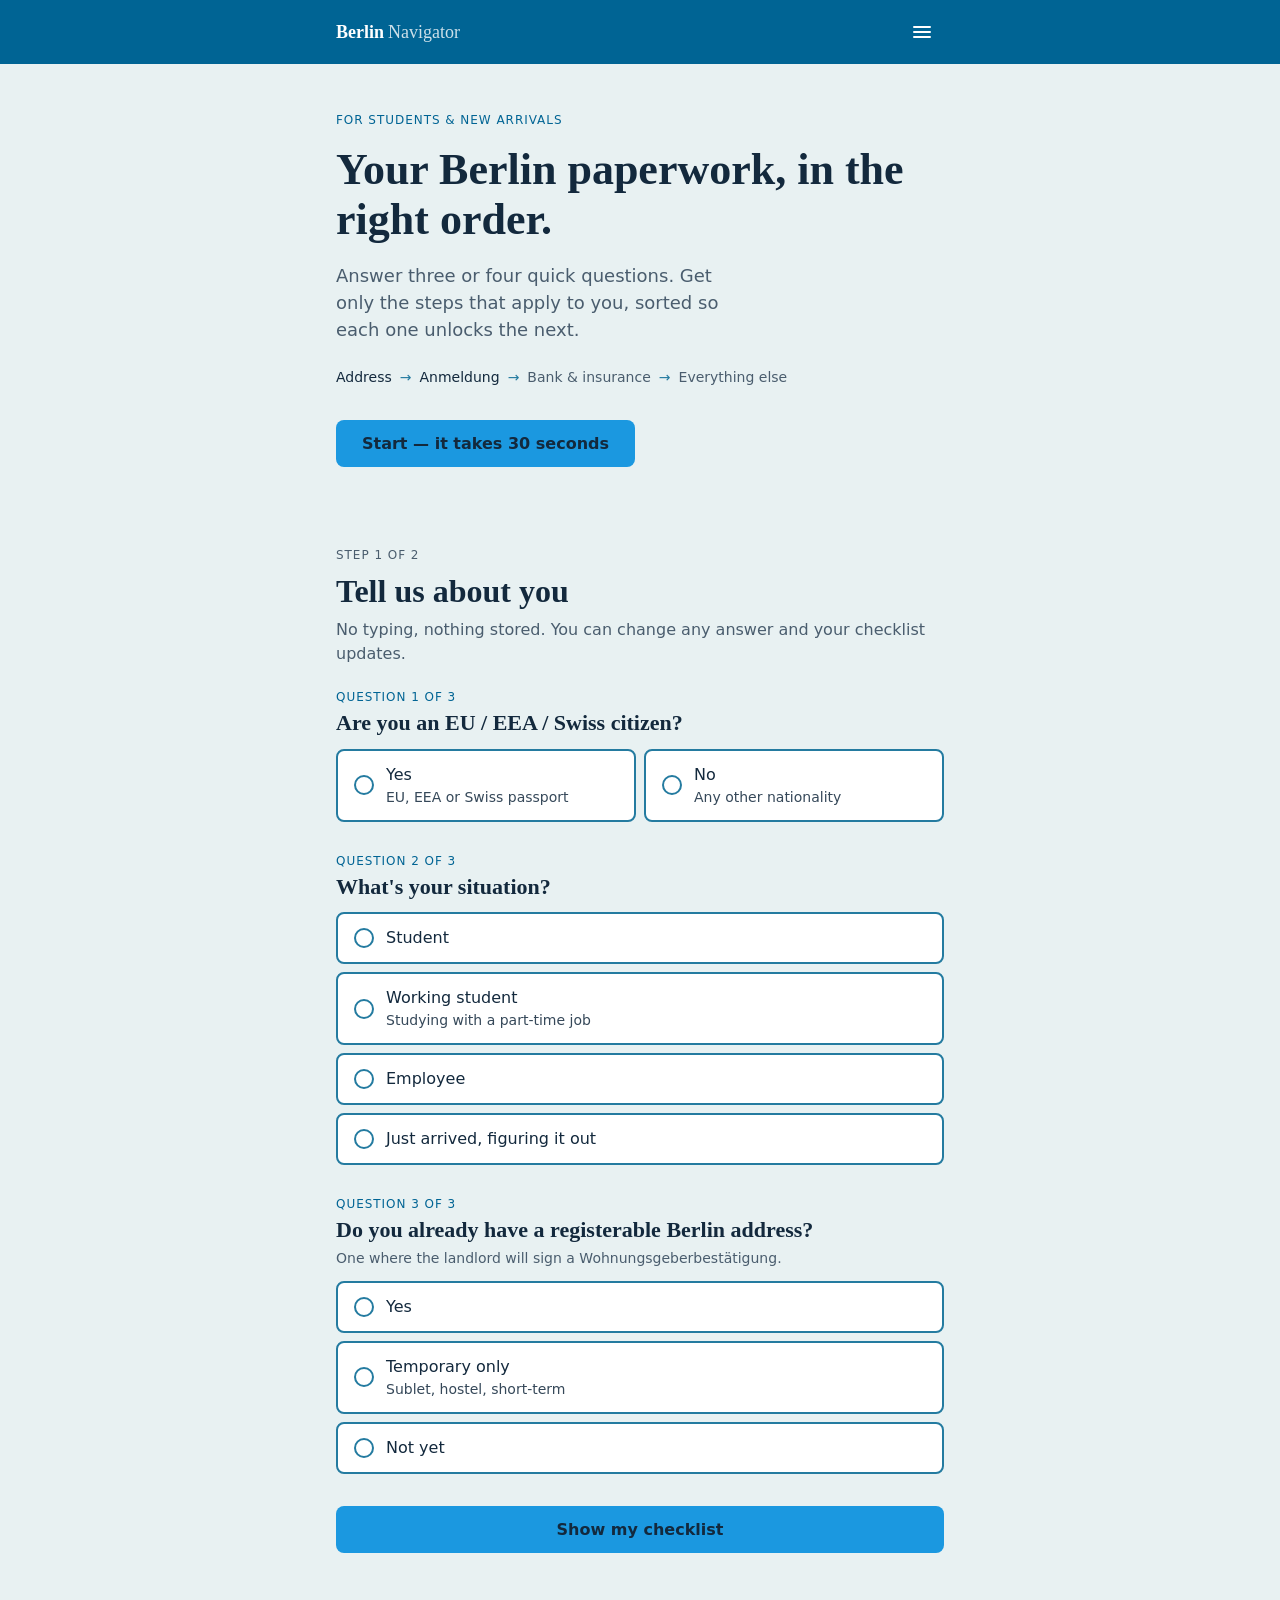
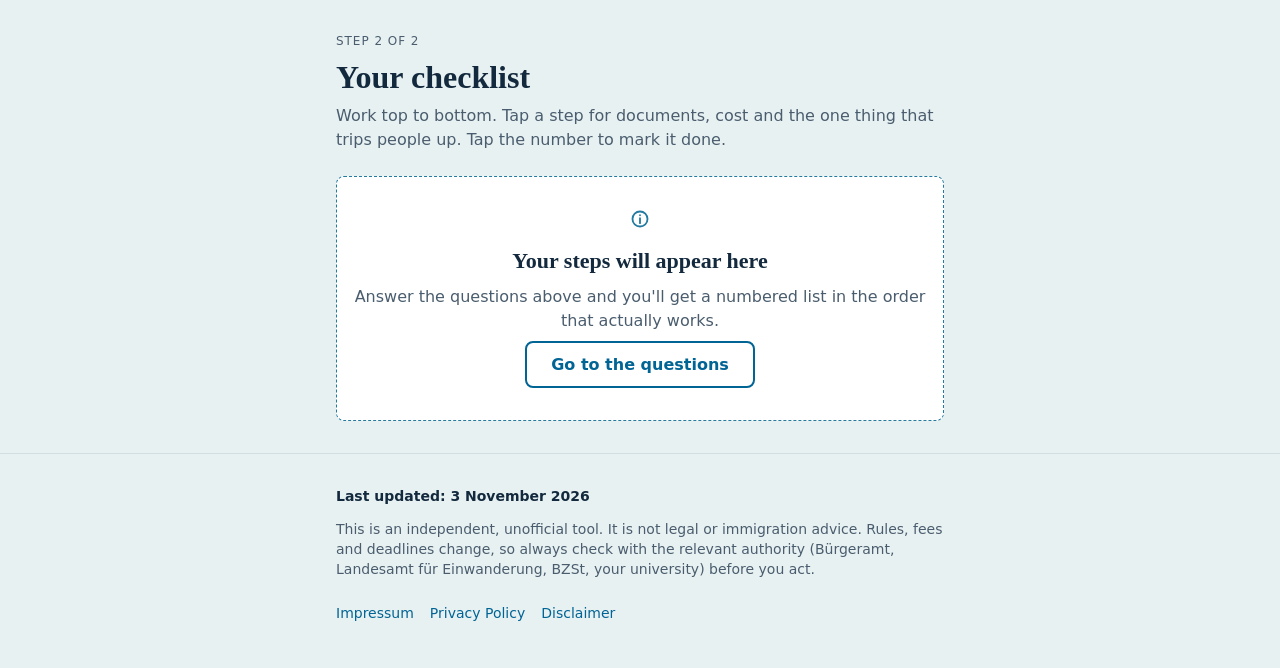
==== commit 7ddff575: "Add files via upload" ====
--- a/index.html
+++ b/index.html
@@ -5,11 +5,17 @@
 <meta name="viewport" content="width=device-width, initial-scale=1">
 <title>Berlin Bureaucracy Navigator</title>
 <meta name="description" content="Your Berlin paperwork, in the right order. A personalised, dependency-ordered checklist for new arrivals.">
-<link rel="preconnect" href="https://fonts.googleapis.com">
-<link rel="preconnect" href="https://fonts.gstatic.com" crossorigin>
-<link href="https://fonts.googleapis.com/css2?family=Roboto:wght@400;500;700&display=swap" rel="stylesheet">
+<link rel="preload" href="fonts/roboto-latin-variable.woff2" as="font" type="font/woff2" crossorigin>
 
 <style>
+@font-face {
+  font-family: 'Roboto';
+  font-style: normal;
+  font-weight: 100 900;
+  font-display: swap;
+  src: url(fonts/roboto-latin-variable.woff2) format('woff2');
+}
+
 /* =========================================================
    1. DESIGN TOKENS — the only place hex values may appear
    ========================================================= */
@@ -383,12 +389,6 @@
 .step-foot .meta { font-size: var(--fs-label); color: var(--ink-muted); }
 .official-link { font-size: var(--fs-small); font-weight: 500; display: inline-flex; align-items: center; min-height: var(--tap); }
 
-/* Legal pages */
-.legal { padding-block: var(--space-12); }
-.legal h1 { font-size: var(--fs-h1); font-weight: var(--fw-h1); line-height: var(--lh-h1); margin-bottom: var(--space-4); }
-.legal .card { background: var(--card); border: 1px solid var(--hairline); border-radius: var(--radius); padding: var(--space-6); display: grid; gap: var(--space-4); }
-.legal .placeholder { background: var(--warning-tint); border-left: 4px solid var(--warning); padding: var(--space-3) var(--space-4); border-radius: var(--radius); font-size: var(--fs-small); }
-
 /* Footer */
 .site-footer {
   border-top: 1px solid var(--hairline); padding-block: var(--space-8);
@@ -430,20 +430,20 @@
   </div>
   <ul class="menu-list">
     <li><a href="#top">Start</a></li>
-    <li><a href="#questions">Answer 4 questions</a></li>
+    <li><a href="#questions">Answer the questions</a></li>
     <li><a href="#checklist">Your checklist</a></li>
   </ul>
   <hr class="menu-divider">
   <ul class="menu-list">
-    <li><a href="#impressum">Impressum</a></li>
-    <li><a href="#datenschutz">Datenschutz</a></li>
+    <li><a href="impressum.html">Impressum</a></li>
+    <li><a href="privacy.html">Privacy Policy</a></li>
+    <li><a href="disclaimer.html">Disclaimer</a></li>
   </ul>
   <p class="menu-note">Deutsch coming later.</p>
 </nav>
 
 <main id="main">
   <!-- ============ TOOL VIEW ============ -->
-  <div id="view-tool">
     <section class="hero" id="top" aria-labelledby="hero-title">
       <div class="container">
         <p class="eyebrow">For students &amp; new arrivals</p>
@@ -486,29 +486,6 @@
         <div id="checklist-root" aria-live="polite"></div>
       </div>
     </section>
-  </div>
-
-  <!-- ============ LEGAL VIEWS (placeholders) ============ -->
-  <section class="legal" id="view-impressum" hidden aria-labelledby="imp-title">
-    <div class="container">
-      <h1 id="imp-title" tabindex="-1">Impressum</h1>
-      <div class="card">
-        <p class="placeholder"><strong>Placeholder — not yet complete.</strong> German law (§ 5 DDG) requires an Impressum with the operator's name, postal address and contact details. Fill this in with your real details, or use a reputable generator.</p>
-        <p>Operator: <em>[Name]</em><br>Address: <em>[Street, postcode, city]</em><br>Email: <em>[address]</em></p>
-        <p><a href="#top">← Back to the checklist</a></p>
-      </div>
-    </div>
-  </section>
-  <section class="legal" id="view-datenschutz" hidden aria-labelledby="ds-title">
-    <div class="container">
-      <h1 id="ds-title" tabindex="-1">Datenschutzerklärung</h1>
-      <div class="card">
-        <p class="placeholder"><strong>Placeholder — not yet complete.</strong> A privacy policy is legally required. Draft it with a reputable generator or a professional; this isn't legal advice.</p>
-        <p>Notes for drafting: your answers stay in your browser and are not sent anywhere. The page loads the Roboto font from Google Fonts, which shares your IP address with Google; mention this, or self-host the font.</p>
-        <p><a href="#top">← Back to the checklist</a></p>
-      </div>
-    </div>
-  </section>
 </main>
 
 <footer class="site-footer">
@@ -516,8 +493,9 @@
     <p><strong>Last updated: <span id="last-updated"></span></strong></p>
     <p>This is an independent, unofficial tool. It is not legal or immigration advice. Rules, fees and deadlines change, so always check with the relevant authority (Bürgeramt, Landesamt für Einwanderung, BZSt, your university) before you act.</p>
     <nav class="footer-links" aria-label="Legal">
-      <a href="#impressum">Impressum</a>
-      <a href="#datenschutz">Datenschutz</a>
+      <a href="impressum.html">Impressum</a>
+      <a href="privacy.html">Privacy Policy</a>
+      <a href="disclaimer.html">Disclaimer</a>
     </nav>
   </div>
 </footer>
@@ -528,7 +506,7 @@
      Values marked "verify" are starting points, not settled facts.
      ========================================================= -->
 <script>
-const SITE_LAST_UPDATED = "30 October 2026";
+const SITE_LAST_UPDATED = "3 November 2026";
 
 const QUESTIONS = [
   {
@@ -1048,18 +1026,6 @@
     }
   });
 
-  /* ---------- Hash routing for legal pages ---------- */
-  const views = { impressum: "#view-impressum", datenschutz: "#view-datenschutz" };
-  function route() {
-    const key = location.hash.slice(1);
-    const legal = views[key];
-    $("#view-tool").hidden = !!legal;
-    Object.values(views).forEach(v => { $(v).hidden = v !== legal; });
-    if (legal) { window.scrollTo(0, 0); $(legal).querySelector("h1").focus(); }
-    else if (key) document.getElementById(key)?.scrollIntoView({ block: "start" });
-  }
-  window.addEventListener("hashchange", route);
-
   /* ---------- Init ---------- */
   $("#last-updated").textContent = SITE_LAST_UPDATED;
   $("#intake").addEventListener("change", onAnswer);
@@ -1067,7 +1033,6 @@
   $("#checklist-root").addEventListener("click", onChecklistClick);
   renderQuestions();
   renderChecklist();
-  route();
 })();
 </script>
 </body>
